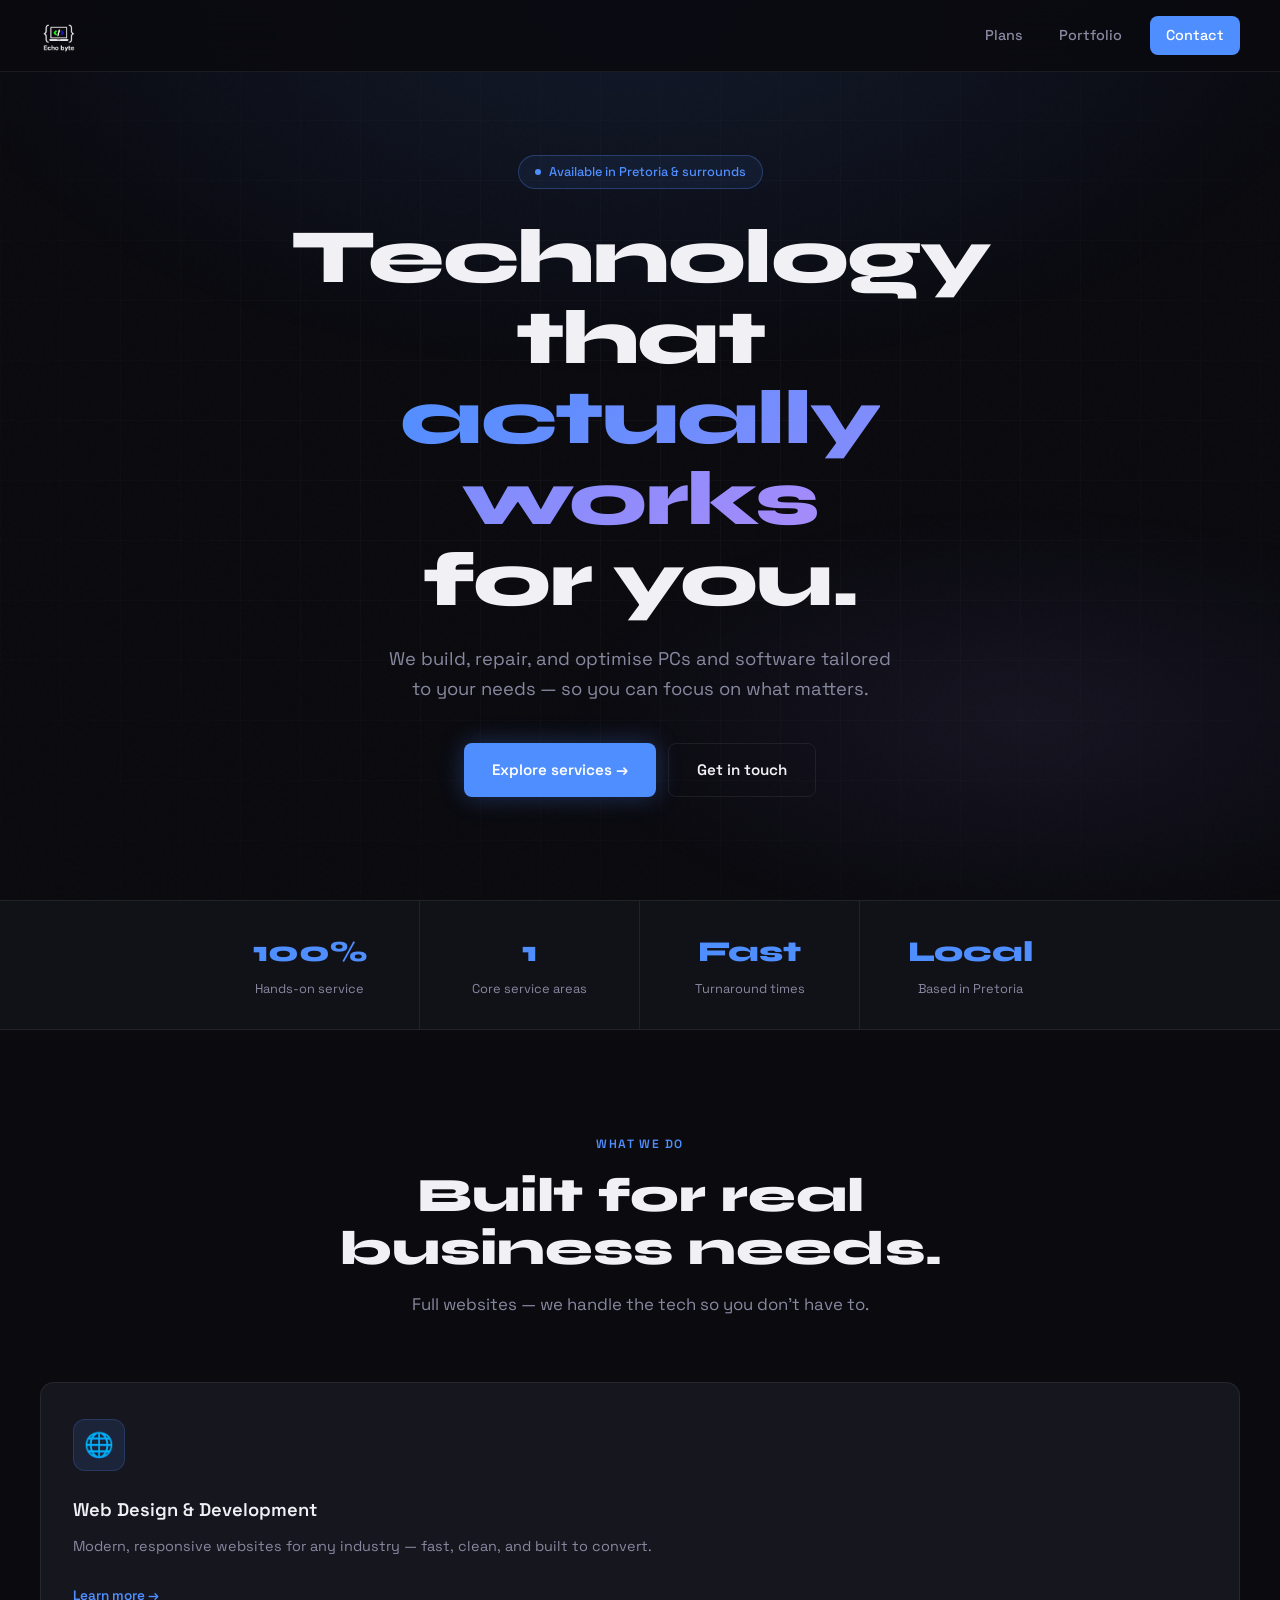
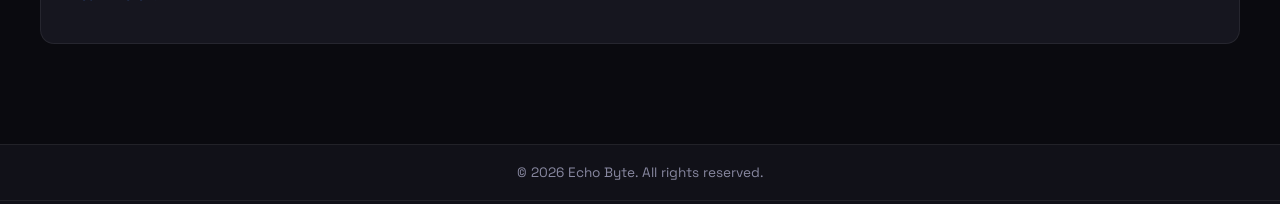
==== index.html @ 85d1e7c9 "Update index.html" ====
<!DOCTYPE html>
<html lang="en">
<head>
  <meta charset="UTF-8">
  <meta name="viewport" content="width=device-width, initial-scale=1.0, viewport-fit=cover">
  <title>Echo Byte — IT Solutions</title>
  <link rel="stylesheet" href="style.css">
</head>
<body>

  <header>
    <a href="/" style="display:flex;align-items:center;gap:10px;">
    <img src="Logo_transparntBG.png" alt="Echo Byte" class="logo-img">
  </a>
    <div class="menu-toggle" id="menuToggle" aria-label="Toggle menu">
      <span></span><span></span><span></span>
    </div>
    <nav id="mainNav">
      <ul>
        <li><a href="planne.html">Plans</a></li>
        <li><a href="portfolio.html" >Portfolio</a></li>
        <li><a href="kontak.html" class="nav-cta">Contact</a></li>
      </ul>
    </nav>
  </header>

  <section class="hero">
    <div class="hero-bg"></div>
    <div class="hero-content">
      <div class="hero-badge fade-in">Available in Pretoria &amp; surrounds</div>
      <h1 class="fade-in fade-in-1">
        Technology that<br><span class="grad">actually works</span><br>for you.
      </h1>
      <p class="fade-in fade-in-2">
        We build, repair, and optimise PCs and software tailored to your needs — so you can focus on what matters.
      </p>
      <div class="hero-actions fade-in fade-in-3">
        <a href="dienste.html" class="btn btn-primary">Explore services →</a>
        <a href="kontak.html" class="btn btn-ghost">Get in touch</a>
      </div>
    </div>
  </section>

  <div class="stats-bar">
    <div class="stat-item">
      <span class="stat-num">100%</span>
      <span class="stat-label">Hands-on service</span>
    </div>
    <div class="stat-item">
      <span class="stat-num">1</span>
      <span class="stat-label">Core service areas</span>
    </div>
    <div class="stat-item">
      <span class="stat-num">Fast</span>
      <span class="stat-label">Turnaround times</span>
    </div>
    <div class="stat-item">
      <span class="stat-num">Local</span>
      <span class="stat-label">Based in Pretoria</span>
    </div>
  </div>

  <section class="services">
    <div class="services-header">
      <span class="section-tag">What we do</span>
      <h2 class="section-title">Built for real<br>business needs.</h2>
      <p class="section-sub">Full websites — we handle the tech so you don't have to.</p>
    </div>
    <div class="services-grid">
      <div class="service-card fade-in fade-in-2">
        <div class="service-icon">🌐</div>
        <h2>Web Design &amp; Development</h2>
        <p>Modern, responsive websites for any industry — fast, clean, and built to convert.</p>
        <a href="services.html" class="service-link">Learn more →</a>
      </div>
    </div>
  </section>

  <footer class="footer-reveal">

  <div class="footer-preview">
    <p>© 2026 Echo Byte. All rights reserved.</p>
  </div>

  <div class="footer-large">

    <div class="footer-container">

      <div class="footer-brand">
        <img src="Logo_transparntBG.png" alt="Echo Byte" class="footer-logo">

        <p>
          Practical, effective technology solutions designed for individuals
          and businesses that value reliability and simplicity.
        </p>
      </div>

      <div class="footer-column">
        <h3>Navigation</h3>
        <ul>
          <li><a href="/index.html">Home</a></li>
          <li><a href="/about.html">About Us</a></li>
          <li><a href="/planne.html">Plans</a></li>
          <li><a href="/services.html">Services</a></li>
          <li><a href="/kontak.html">Contact</a></li>
        </ul>
      </div>

      <div class="footer-column">
        <h3>Legal</h3>
        <ul>
          <li><a href="/privacyagreement.html">Privacy Agreement</a></li>
          <li><a href="/TandCs.html">Terms & Conditions</a></li>
        </ul>
      </div>

    </div>

  </div>

</footer>
 
<script>
document.addEventListener("DOMContentLoaded", () => {
  const footer = document.querySelector(".footer-reveal");

  if (!footer) return;

  let startY = 0;

  const nearBottom = () =>
    window.innerHeight + window.scrollY >=
    document.documentElement.scrollHeight - 10;

  // DESKTOP (mouse wheel)
  window.addEventListener("wheel", (e) => {
    if (!nearBottom()) return;

    if (e.deltaY > 0) {
      footer.classList.add("expanded");
    }

    if (e.deltaY < 0) {
      footer.classList.remove("expanded");
    }
  }, { passive: true });

  // MOBILE (touch)
  window.addEventListener("touchstart", (e) => {
    startY = e.touches[0].clientY;
  }, { passive: true });

  window.addEventListener("touchmove", (e) => {
    if (!nearBottom()) return;

    const y = e.touches[0].clientY;
    const diff = startY - y;

    if (diff > 25) {
      footer.classList.add("expanded"); // swipe up
    }

    if (diff < -25) {
      footer.classList.remove("expanded"); // swipe down
    }
  }, { passive: true });
});
</script>

<script>
const toggle = document.getElementById("menuToggle");
const nav = document.getElementById("mainNav");

toggle.addEventListener("click", () => {
  nav.classList.toggle("open");
  toggle.classList.toggle("active");
});
</script>
</body>
</html>
---- style.css ----
@import url('https://fonts.googleapis.com/css2?family=Space+Grotesk:wght@300;400;500;600;700&family=Syne:wght@700;800&display=swap');

/* ── Reset & Base ────────────────────────────────── */
*, *::before, *::after {
  margin: 0;
  padding: 0;
  box-sizing: border-box;
}

:root {
  --bg:        #0a0a0f;
  --bg-2:      #111118;
  --bg-card:   #16161f;
  --border:    rgba(255,255,255,0.07);
  --accent:    #4f8eff;
  --accent-2:  #a78bfa;
  --text:      #f0f0f5;
  --muted:     #8888a0;
  --nav-h:     72px;
  --radius:    14px;
  --radius-sm: 8px;
}

html { scroll-behavior: smooth; }

body {
  font-family: 'Space Grotesk', sans-serif;
  background: var(--bg);
  color: var(--text);
  overflow-x: hidden;
  line-height: 1.6;
}
.portfolio-page {
  min-height: calc(100vh - var(--nav-h) - 200px);
}

img { max-width: 100%; display: block; }
a   { text-decoration: none; color: inherit; }

/* ── Noise overlay ───────────────────────────────── */
body::before {
  content: '';
  position: fixed;
  inset: 0;
  background-image: url("data:image/svg+xml,%3Csvg viewBox='0 0 256 256' xmlns='http://www.w3.org/2000/svg'%3E%3Cfilter id='n'%3E%3CfeTurbulence type='fractalNoise' baseFrequency='0.9' numOctaves='4' stitchTiles='stitch'/%3E%3C/filter%3E%3Crect width='100%25' height='100%25' filter='url(%23n)' opacity='0.04'/%3E%3C/svg%3E");
  pointer-events: none;
  z-index: 0;
  opacity: 0.4;
}

/* ── Navigation ──────────────────────────────────── */
header {
  position: fixed;
  top: 0; left: 0; right: 0;
  height: var(--nav-h);
  display: flex;
  align-items: center;
  padding: 0 40px;
  background: rgba(10,10,15,0.85);
  backdrop-filter: blur(20px);
  -webkit-backdrop-filter: blur(20px);
  border-bottom: 1px solid var(--border);
  z-index: 1000;
  gap: 24px;
}

.logo-img {
  height: 36px;
  width: auto;
}

nav { margin-left: auto; }

nav ul {
  display: flex;
  list-style: none;
  gap: 4px;
  align-items: center;
}

nav a {
  display: block;
  padding: 8px 16px;
  border-radius: var(--radius-sm);
  font-size: 0.9rem;
  font-weight: 500;
  color: var(--muted);
  transition: color 0.2s, background 0.2s;
}

nav a:hover,
nav a.active {
  color: var(--text);
  background: rgba(255,255,255,0.06);
}

nav a.nav-cta {
  background: var(--accent);
  color: #fff;
  margin-left: 8px;
}
nav a.nav-cta:hover {
  background: #3a7aee;
  color: #fff;
}

/* Hamburger */
.menu-toggle {
  display: none;
  flex-direction: column;
  cursor: pointer;
  gap: 5px;
  margin-left: auto;
  padding: 4px;
}
.menu-toggle span {
  width: 22px; height: 2px;
  background: var(--text);
  border-radius: 2px;
  transition: transform 0.3s, opacity 0.3s;
}
.menu-toggle.active span:nth-child(1) {
  transform: translateY(7px) rotate(45deg);
}

.menu-toggle.active span:nth-child(2) {
  opacity: 0;
}

.menu-toggle.active span:nth-child(3) {
  transform: translateY(-7px) rotate(-45deg);
}
@media (max-width: 768px) {

  /* show hamburger */
  .menu-toggle {
    display: flex;
  }

  /* hide desktop nav layout */
  nav {
    position: absolute;
    top: var(--nav-h);
    left: 0;
    right: 0;

    background: rgba(10,10,15,0.98);
    backdrop-filter: blur(20px);
    -webkit-backdrop-filter: blur(20px);

    margin-left: 0;

    overflow: hidden;
    max-height: 0;
    transition: max-height 0.35s ease;
    z-index: 999;
  }

  /* stacked menu */
  nav ul {
    flex-direction: column;
    align-items: flex-start;
    padding: 20px;
    gap: 12px;
  }

  nav a {
    width: 100%;
  }

  /* OPEN STATE */
  nav.open {
    max-height: 400px;
  }
}
/* ── Buttons ─────────────────────────────────────── */
.btn {
  display: inline-flex;
  align-items: center;
  gap: 8px;
  padding: 14px 28px;
  border-radius: var(--radius-sm);
  font-family: 'Space Grotesk', sans-serif;
  font-size: 0.95rem;
  font-weight: 600;
  cursor: pointer;
  transition: transform 0.2s, box-shadow 0.2s, background 0.2s;
  border: none;
}

.btn-primary {
  background: var(--accent);
  color: #fff;
  box-shadow: 0 0 24px rgba(79,142,255,0.3);
}
.btn-primary:hover {
  background: #3a7aee;
  transform: translateY(-2px);
  box-shadow: 0 4px 32px rgba(79,142,255,0.45);
}

.btn-ghost {
  background: transparent;
  color: var(--text);
  border: 1px solid var(--border);
}
.btn-ghost:hover {
  background: rgba(255,255,255,0.06);
  transform: translateY(-2px);
}

/* ── Section base ────────────────────────────────── */
section {
  position: relative;
  z-index: 1;
}

.section-tag {
  display: inline-block;
  font-size: 0.75rem;
  font-weight: 600;
  letter-spacing: 0.12em;
  text-transform: uppercase;
  color: var(--accent);
  margin-bottom: 16px;
}

.section-title {
  font-family: 'Syne', sans-serif;
  font-size: clamp(2rem, 4vw, 3rem);
  font-weight: 800;
  line-height: 1.1;
  margin-bottom: 16px;
}

.section-sub {
  font-size: 1.05rem;
  color: var(--muted);
  max-width: 540px;
}

/* ── Hero ────────────────────────────────────────── */
.hero {
  min-height: 100vh;
  display: flex;
  align-items: center;
  justify-content: center;
  text-align: center;
  padding: calc(var(--nav-h) + 60px) 24px 80px;
  position: relative;
  overflow: hidden;
}

.hero-bg {
  position: absolute;
  inset: 0;
  background: radial-gradient(ellipse 80% 60% at 50% 0%, rgba(79,142,255,0.12) 0%, transparent 70%),
              radial-gradient(ellipse 60% 40% at 80% 80%, rgba(167,139,250,0.08) 0%, transparent 60%);
}

/* Grid lines */
.hero-bg::after {
  content: '';
  position: absolute;
  inset: 0;
  background-image:
    linear-gradient(rgba(255,255,255,0.03) 1px, transparent 1px),
    linear-gradient(90deg, rgba(255,255,255,0.03) 1px, transparent 1px);
  background-size: 60px 60px;
  mask-image: radial-gradient(ellipse 80% 80% at 50% 50%, black, transparent);
}

.hero-content {
  position: relative;
  z-index: 2;
  max-width: 760px;
}

.hero-badge {
  display: inline-flex;
  align-items: center;
  gap: 8px;
  padding: 6px 16px;
  border-radius: 100px;
  border: 1px solid rgba(79,142,255,0.3);
  background: rgba(79,142,255,0.08);
  font-size: 0.8rem;
  font-weight: 500;
  color: var(--accent);
  margin-bottom: 28px;
}
.hero-badge::before {
  content: '';
  width: 6px; height: 6px;
  border-radius: 50%;
  background: var(--accent);
  animation: pulse 2s infinite;
}
@keyframes pulse {
  0%,100% { opacity: 1; transform: scale(1); }
  50%      { opacity: 0.5; transform: scale(1.3); }
}

.hero h1 {
  font-family: 'Syne', sans-serif;
  font-size: clamp(2.6rem, 6vw, 5rem);
  font-weight: 800;
  line-height: 1.05;
  margin-bottom: 24px;
  letter-spacing: -0.02em;
}

.hero h1 .grad {
  background: linear-gradient(135deg, var(--accent), var(--accent-2));
  -webkit-background-clip: text;
  -webkit-text-fill-color: transparent;
  background-clip: text;
}

.hero p {
  font-size: 1.15rem;
  color: var(--muted);
  margin-bottom: 40px;
  max-width: 520px;
  margin-left: auto;
  margin-right: auto;
}

.hero-actions {
  display: flex;
  gap: 12px;
  justify-content: center;
  flex-wrap: wrap;
}

/* Scroll indicator */
.scroll-hint {
  position: absolute;
  bottom: 36px;
  left: 50%;
  transform: translateX(-50%);
  display: flex;
  flex-direction: column;
  align-items: center;
  gap: 6px;
  color: var(--muted);
  font-size: 0.75rem;
  letter-spacing: 0.08em;
  text-transform: uppercase;
  animation: fadeInUp 1s 1s both;
}
.scroll-hint::after {
  content: '';
  width: 1px;
  height: 32px;
  background: linear-gradient(var(--muted), transparent);
  animation: scrollLine 1.5s ease-in-out infinite;
}
@keyframes scrollLine {
  0%   { transform: scaleY(0); transform-origin: top; }
  50%  { transform: scaleY(1); transform-origin: top; }
  51%  { transform-origin: bottom; }
  100% { transform: scaleY(0); transform-origin: bottom; }
}

/* ── Stats bar ───────────────────────────────────── */
.stats-bar {
  display: flex;
  justify-content: center;
  gap: 0;
  border-top: 1px solid var(--border);
  border-bottom: 1px solid var(--border);
  background: var(--bg-2);
  overflow: hidden;
}
.stat-item {
  flex: 1;
  max-width: 220px;
  padding: 28px 24px;
  text-align: center;
  border-right: 1px solid var(--border);
}
.stat-item:last-child { border-right: none; }
.stat-num {
  font-family: 'Syne', sans-serif;
  font-size: 1.8rem;
  font-weight: 800;
  color: var(--accent);
  display: block;
}
.stat-label {
  font-size: 0.8rem;
  color: var(--muted);
  margin-top: 2px;
}

/* ── Services grid ───────────────────────────────── */
.services {
  padding: 100px 40px;
  background: var(--bg);
}

.services-header {
  text-align: center;
  margin-bottom: 64px;
}
.services-header .section-sub {
  margin: 0 auto;
}

.services-grid {
  display: grid;
  grid-template-columns: repeat(auto-fit, minmax(280px, 1fr));
  gap: 20px;
  max-width: 1200px;
  margin: 0 auto;
}

.service-card {
  background: var(--bg-card);
  border: 1px solid var(--border);
  border-radius: var(--radius);
  padding: 36px 32px;
  position: relative;
  overflow: hidden;
  transition: border-color 0.3s, transform 0.3s, box-shadow 0.3s;
  cursor: default;
}

.service-card::before {
  content: '';
  position: absolute;
  top: 0; left: 0; right: 0;
  height: 2px;
  background: linear-gradient(90deg, var(--accent), var(--accent-2));
  opacity: 0;
  transition: opacity 0.3s;
}

.service-card:hover {
  border-color: rgba(79,142,255,0.25);
  transform: translateY(-4px);
  box-shadow: 0 12px 40px rgba(0,0,0,0.4);
}
.service-card:hover::before { opacity: 1; }

.service-icon {
  width: 52px; height: 52px;
  border-radius: 12px;
  background: rgba(79,142,255,0.12);
  display: flex;
  align-items: center;
  justify-content: center;
  font-size: 1.5rem;
  margin-bottom: 24px;
  border: 1px solid rgba(79,142,255,0.2);
}

.service-card h2 {
  font-size: 1.15rem;
  font-weight: 600;
  margin-bottom: 10px;
}
.service-card p {
  font-size: 0.9rem;
  color: var(--muted);
  line-height: 1.6;
  margin-bottom: 24px;
}
.service-link {
  font-size: 0.85rem;
  font-weight: 600;
  color: var(--accent);
  display: inline-flex;
  align-items: center;
  gap: 6px;
  transition: gap 0.2s;
}

    .services-page { padding: 80px 40px 100px; background: var(--bg); }

    .services-full-grid {
      max-width: 1100px;
      margin: 0 auto;
      display: grid;
      gap: 32px;
    }

    .service-full-card {
      background: var(--bg-card);
      border: 1px solid var(--border);
      border-radius: var(--radius);
      display: grid;
      grid-template-columns: 280px 1fr;
      overflow: hidden;
      transition: border-color 0.3s, box-shadow 0.3s;
    }
    .service-full-card:hover {
      border-color: rgba(79,142,255,0.25);
      box-shadow: 0 8px 40px rgba(0,0,0,0.4);
    }
    .service-full-card:nth-child(even) {
      grid-template-columns: 1fr 280px;
    }
    .service-full-card:nth-child(even) .sfcard-visual { order: 2; }
    .service-full-card:nth-child(even) .sfcard-body   { order: 1; }

    .sfcard-visual {
      background: var(--bg-2);
      display: flex;
      align-items: center;
      justify-content: center;
      font-size: 4rem;
      border-right: 1px solid var(--border);
      position: relative;
      overflow: hidden;
      min-height: 220px;
    }
    .service-full-card:nth-child(even) .sfcard-visual {
      border-right: none;
      border-left: 1px solid var(--border);
    }
    .sfcard-visual::after {
      content: '';
      position: absolute;
      inset: 0;
      background: radial-gradient(circle at 50% 50%, rgba(79,142,255,0.06), transparent 70%);
    }

    .sfcard-body {
      padding: 40px 40px;
    }
    .sfcard-tag {
      font-size: 0.72rem;
      font-weight: 600;
      letter-spacing: 0.1em;
      text-transform: uppercase;
      color: var(--accent);
      margin-bottom: 12px;
    }
    .sfcard-body h2 {
      font-family: 'Syne', sans-serif;
      font-size: 1.5rem;
      font-weight: 800;
      margin-bottom: 14px;
    }
    .sfcard-body p {
      color: var(--muted);
      font-size: 0.95rem;
      line-height: 1.7;
      margin-bottom: 24px;
    }
    .sfcard-features {
      list-style: none;
      display: flex;
      flex-direction: column;
      gap: 8px;
      margin-bottom: 28px;
    }
    .sfcard-features li {
      font-size: 0.88rem;
      color: var(--muted);
      display: flex;
      align-items: center;
      gap: 10px;
    }
    .sfcard-features li::before {
      content: '✓';
      color: var(--accent);
      font-weight: 700;
      font-size: 0.8rem;
    }

    @media (max-width: 768px) {
      .services-page { padding: 60px 20px 80px; }
      .service-full-card,
      .service-full-card:nth-child(even) {
        grid-template-columns: 1fr;
      }
      .sfcard-visual { min-height: 140px; border-right: none !important; border-left: none !important; border-bottom: 1px solid var(--border); }
      .service-full-card:nth-child(even) .sfcard-visual { order: 0; }
      .service-full-card:nth-child(even) .sfcard-body   { order: 1; }
      .sfcard-body { padding: 28px 24px; }
    }
.service-card:hover .service-link { gap: 10px; }

/* ── About ───────────────────────────────────────── */
.about {
  padding: 100px 40px;
  background: var(--bg-2);
}

.about-inner {
  max-width: 1100px;
  margin: 0 auto;
  display: grid;
  grid-template-columns: 1fr 1fr;
  gap: 80px;
  align-items: center;
}

.about-visual {
  position: relative;
}
.about-img-wrap {
  border-radius: var(--radius);
  overflow: hidden;
  border: 1px solid var(--border);
  aspect-ratio: 4/3;
  background: var(--bg-card);
  display: flex;
  align-items: center;
  justify-content: center;
}
.about-img-wrap img {
  width: 100%; height: 100%;
  object-fit: cover;
  opacity: 0.85;
}

/* floating card */
.about-float {
  position: absolute;
  bottom: -20px;
  right: -20px;
  background: var(--bg-card);
  border: 1px solid var(--border);
  border-radius: var(--radius-sm);
  padding: 16px 20px;
  display: flex;
  align-items: center;
  gap: 12px;
  box-shadow: 0 8px 32px rgba(0,0,0,0.5);
}
.about-float-icon { font-size: 1.4rem; }
.about-float-text { font-size: 0.8rem; }
.about-float-text strong { display: block; font-size: 1rem; }

.about-content .section-sub { margin-bottom: 32px; }

.about-list {
  list-style: none;
  display: flex;
  flex-direction: column;
  gap: 12px;
  margin-bottom: 36px;
}
.about-list li {
  display: flex;
  align-items: flex-start;
  gap: 12px;
  font-size: 0.95rem;
  color: var(--muted);
}
.about-list li::before {
  content: '→';
  color: var(--accent);
  font-weight: 700;
  margin-top: 1px;
  flex-shrink: 0;
}
.mv-section { padding: 60px 40px 100px; background: var(--bg); }
    .mv-grid {
      max-width: 1100px;
      margin: 0 auto;
      display: grid;
      grid-template-columns: 1fr 1fr;
      gap: 24px;
    }
    .mv-card {
      background: var(--bg-card);
      border: 1px solid var(--border);
      border-radius: var(--radius);
      padding: 40px;
    }
    .mv-icon  { font-size: 2rem; margin-bottom: 20px; }
    .mv-title { font-family: 'Syne', sans-serif; font-size: 1.3rem; font-weight: 800; margin-bottom: 12px; }
    .mv-body  { color: var(--muted); font-size: 0.95rem; line-height: 1.7; }

    @media (max-width: 768px) {
      .mv-section { padding: 40px 20px 70px; }
      .mv-grid { grid-template-columns: 1fr; }
      .mv-card { padding: 28px 24px; }
    }


/* ── Contact ─────────────────────────────────────── */
.contact {
  padding: 100px 40px;
  background: var(--bg);
}

.contact-inner {
  max-width: 1100px;
  margin: 0 auto;
  display: grid;
  grid-template-columns: 1fr 1fr;
  gap: 60px;
  align-items: start;
}

.contact-header { margin-bottom: 40px; }

.contact-details {
  display: flex;
  flex-direction: column;
  gap: 20px;
  margin-top: 40px;
}
.contact-detail {
  display: flex;
  align-items: center;
  gap: 16px;
}
.contact-detail-icon {
  width: 42px; height: 42px;
  border-radius: 10px;
  background: rgba(79,142,255,0.1);
  border: 1px solid rgba(79,142,255,0.2);
  display: flex;
  align-items: center;
  justify-content: center;
  font-size: 1rem;
  flex-shrink: 0;
}
.contact-detail-text { font-size: 0.9rem; }
.contact-detail-text span { display: block; color: var(--muted); font-size: 0.78rem; margin-bottom: 2px; }

/* Form */
.contact-form {
  background: var(--bg-card);
  border: 1px solid var(--border);
  border-radius: var(--radius);
  padding: 40px;
}

.form-group {
  margin-bottom: 20px;
}
.form-group label {
  display: block;
  font-size: 0.8rem;
  font-weight: 600;
  color: var(--muted);
  margin-bottom: 8px;
  letter-spacing: 0.04em;
  text-transform: uppercase;
}
.form-group input,
.form-group textarea,
.form-group select {
  width: 100%;
  background: rgba(255,255,255,0.04);
  border: 1px solid var(--border);
  border-radius: var(--radius-sm);
  padding: 12px 16px;
  color: var(--text);
  font-family: 'Space Grotesk', sans-serif;
  font-size: 0.95rem;
  outline: none;
  transition: border-color 0.2s, box-shadow 0.2s;
}
.form-group input:focus,
.form-group textarea:focus,
.form-group select:focus {
  border-color: var(--accent);
  box-shadow: 0 0 0 3px rgba(79,142,255,0.12);
}
.form-group textarea { resize: vertical; min-height: 120px; }
.form-group select option { background: var(--bg-card); }

/* ── Plans ──────────────────────────────────────── */
.plans-hero {
  padding: calc(var(--nav-h) + 60px) 20px 60px;
  text-align: center;
  background: radial-gradient(ellipse 70% 50% at 50% 0%, rgba(79,142,255,0.1) 0%, transparent 70%);
  border-bottom: 1px solid var(--border);
}
.plans-hero h1 {
  font-family: 'Syne', sans-serif;
  font-size: clamp(2rem, 5vw, 3.2rem);
  font-weight: 800;
  line-height: 1.2;
  margin-bottom: 16px;
}
.plans-hero h1 .grad {
  background: linear-gradient(135deg, var(--accent), var(--accent-2));
  -webkit-background-clip: text;
  -webkit-text-fill-color: transparent;
  background-clip: text;
}
.plans-hero p { color: var(--muted); font-size: 1.1rem; max-width: 560px; margin: 0 auto; }

.pricing-section {
  padding: 60px 20px 100px;
  background: var(--bg);
}
.pricing-grid {
  display: flex;
  flex-wrap: wrap;
  gap: 28px;
  justify-content: center;
  max-width: 1100px;
  margin: 0 auto;
}
.plan-card {
  background: var(--bg-card);
  border: 1px solid var(--border);
  border-radius: var(--radius);
  padding: 36px 30px;
  flex: 1 1 290px;
  max-width: 340px;
  position: relative;
  transition: transform 0.3s, border-color 0.3s;
}
.plan-card:hover {
  transform: translateY(-6px);
  border-color: var(--accent);
}
.plan-card.featured {
  border-color: var(--accent);
  background: linear-gradient(160deg, #1a2a3a 0%, var(--bg-card) 100%);
}
.plan-badge {
  position: absolute;
  top: -14px; left: 50%;
  transform: translateX(-50%);
  background: var(--accent);
  color: white;
  font-size: 0.72rem;
  font-weight: 700;
  letter-spacing: 0.08em;
  text-transform: uppercase;
  padding: 5px 16px;
  border-radius: 50px;
  white-space: nowrap;
}
.plan-tier {
  font-size: 0.75rem;
  font-weight: 700;
  letter-spacing: 0.12em;
  text-transform: uppercase;
  color: var(--accent);
  margin-bottom: 6px;
}
.plan-name {
  font-family: 'Syne', sans-serif;
  font-size: 1.6rem;
  font-weight: 800;
  color: var(--text);
  margin-bottom: 4px;
}
.plan-tagline { color: var(--muted); font-size: 0.9rem; margin-bottom: 24px; font-style: italic; }
.plan-price-block {
  background: rgba(255,255,255,0.04);
  border-radius: var(--radius-sm);
  padding: 16px 20px;
  margin-bottom: 28px;
  border: 1px solid var(--border);
}
.plan-price-row {
  display: flex;
  justify-content: space-between;
  align-items: baseline;
  margin-bottom: 6px;
}
.plan-price-row:last-child { margin-bottom: 0; }
.price-label { font-size: 0.8rem; color: var(--muted); }
.price-value { font-size: 1rem; font-weight: 700; color: var(--text); }
.plan-features {
  list-style: none;
  padding: 0;
  margin: 0 0 32px;
  display: flex;
  flex-direction: column;
  gap: 10px;
}
.plan-features li {
  display: flex;
  align-items: flex-start;
  gap: 10px;
  font-size: 0.9rem;
  color: var(--muted);
  line-height: 1.4;
}
.plan-features li .check { color: var(--accent); font-size: 1rem; flex-shrink: 0; margin-top: 1px; }
.plan-cta {
  display: block;
  text-align: center;
  background: var(--accent);
  color: white;
  padding: 13px 24px;
  border-radius: var(--radius-sm);
  font-weight: 700;
  font-size: 0.95rem;
  transition: background 0.3s, transform 0.2s;
}
.plan-cta:hover { background: #3a7aee; transform: translateY(-2px); }
.plan-card:not(.featured) .plan-cta {
  background: transparent;
  border: 1px solid var(--border);
  color: var(--accent);
}
.plan-card:not(.featured) .plan-cta:hover {
  background: var(--accent);
  color: white;
  border-color: var(--accent);
}

.good-to-know {
  background: var(--bg-2);
  border-top: 1px solid var(--border);
  padding: 60px 20px;
  text-align: center;
}
.good-to-know h2 {
  font-family: 'Syne', sans-serif;
  font-size: 1.4rem;
  font-weight: 700;
  margin-bottom: 28px;
  color: var(--text);
}
.notes-grid {
  display: flex;
  flex-wrap: wrap;
  gap: 16px;
  justify-content: center;
  max-width: 900px;
  margin: 0 auto 36px;
}
.note-item {
  background: var(--bg-card);
  border-radius: var(--radius-sm);
  padding: 14px 20px;
  flex: 1 1 260px;
  max-width: 420px;
  text-align: left;
  font-size: 0.88rem;
  color: var(--muted);
  line-height: 1.5;
  border: 1px solid var(--border);
}
.note-item::before { content: '•'; color: var(--accent); margin-right: 8px; }
.cta-email {
  color: var(--accent);
  font-weight: 700;
  font-size: 1rem;
  border-bottom: 2px solid rgba(79,142,255,0.3);
  padding-bottom: 2px;
  transition: border-color 0.3s;
}
.cta-email:hover { border-color: var(--accent); }

@media (max-width: 768px) {
  .pricing-grid { flex-direction: column; align-items: center; }
  .plan-card { max-width: 100%; }
}

/* ── Onboarding ──────────────────────────────────────── */
.onboard-wrap {
  min-height: 100vh;
  display: flex;
  flex-direction: column;
  align-items: center;
  padding: 100px 20px 60px;
}
.onboard-logo { height: 48px; margin-bottom: 32px; }

.step-indicator { display: flex; gap: 8px; margin-bottom: 36px; }
.step-dot {
  width: 10px; height: 10px;
  border-radius: 50%;
  background: var(--border);
  transition: background 0.3s;
}
.step-dot.active { background: var(--accent); }
.step-dot.done   { background: #3a7aee; }

.card {
  background: var(--bg-card);
  border: 1px solid var(--border);
  border-radius: var(--radius);
  padding: 40px 36px;
  width: 100%;
  max-width: 600px;
  margin-bottom: 24px;
}
.card-title {
  font-family: 'Syne', sans-serif;
  font-size: 1.4rem;
  font-weight: 800;
  color: var(--text);
  margin-bottom: 6px;
}
.card-sub { color: var(--muted); font-size: 0.9rem; margin-bottom: 28px; }

.field { margin-bottom: 18px; }
.field label {
  display: block;
  font-size: 0.78rem;
  font-weight: 600;
  color: var(--muted);
  margin-bottom: 6px;
  letter-spacing: 0.06em;
  text-transform: uppercase;
}
.field label .req { color: var(--accent); margin-left: 2px; }
.field label .opt { color: #555; font-weight: 400; font-size: 0.72rem; margin-left: 6px; text-transform: none; }
.field input[type="text"],
.field input[type="email"],
.field input[type="tel"],
.field input[type="url"],
.field textarea,
.field select {
  width: 100%;
  background: rgba(255,255,255,0.04);
  border: 1px solid var(--border);
  border-radius: var(--radius-sm);
  color: var(--text);
  padding: 12px 14px;
  font-size: 0.95rem;
  font-family: 'Space Grotesk', sans-serif;
  outline: none;
  transition: border-color 0.2s, box-shadow 0.2s;
}
.field input:focus,
.field textarea:focus,
.field select:focus {
  border-color: var(--accent);
  box-shadow: 0 0 0 3px rgba(79,142,255,0.12);
}
.field textarea { resize: vertical; min-height: 90px; }

.color-row { display: flex; gap: 10px; align-items: center; flex-wrap: wrap; }
.color-swatch-wrap { display: flex; flex-direction: column; align-items: center; gap: 4px; }
.color-swatch-wrap input[type="color"] {
  width: 44px; height: 44px;
  border-radius: var(--radius-sm);
  border: 1px solid var(--border);
  background: none;
  cursor: pointer;
  padding: 2px;
}
.color-swatch-wrap span { font-size: 0.7rem; color: var(--muted); }

.upload-area {
  border: 2px dashed var(--border);
  border-radius: var(--radius-sm);
  padding: 28px;
  text-align: center;
  cursor: pointer;
  transition: border-color 0.3s, background 0.3s;
  position: relative;
}
.upload-area:hover, .upload-area.dragover {
  border-color: var(--accent);
  background: rgba(79,142,255,0.05);
}
.upload-area input[type="file"] {
  position: absolute;
  inset: 0;
  opacity: 0;
  cursor: pointer;
  width: 100%; height: 100%;
}
.upload-icon { font-size: 2rem; margin-bottom: 8px; }
.upload-label { color: var(--muted); font-size: 0.88rem; }
.upload-label strong { color: var(--accent); }
.upload-preview { display: none; margin-top: 14px; }
.upload-preview img { max-height: 80px; border-radius: 6px; border: 1px solid var(--border); }
.upload-preview span { display: block; font-size: 0.78rem; color: var(--muted); margin-top: 4px; }

.field-row { display: flex; gap: 16px; }
.field-row .field { flex: 1; }

.section-divider { border: none; border-top: 1px solid var(--border); margin: 28px 0; }

.payment-notice {
  background: rgba(79,142,255,0.08);
  border: 1px solid rgba(79,142,255,0.2);
  border-radius: var(--radius-sm);
  padding: 14px 18px;
  font-size: 0.85rem;
  color: var(--muted);
  margin-bottom: 20px;
  display: flex;
  gap: 10px;
  align-items: flex-start;
}
.payment-notice .lock { font-size: 1rem; flex-shrink: 0; }

.stripe-placeholder {
  background: rgba(255,255,255,0.04);
  border: 1px solid var(--border);
  border-radius: var(--radius-sm);
  padding: 12px 14px;
  color: var(--muted);
  font-size: 0.88rem;
  display: flex;
  align-items: center;
  gap: 8px;
}
.stripe-placeholder .stripe-icon { color: #635bff; }
.stripe-badge { display: inline-flex; align-items: center; gap: 5px; font-size: 0.72rem; color: var(--muted); margin-top: 8px; }
.stripe-badge::before { content: '🔒'; font-size: 0.75rem; }

.field input.invalid, .field textarea.invalid { border-color: #e05555; }
.field-error { font-size: 0.75rem; color: #e05555; margin-top: 4px; display: none; }

.step-nav {
  display: flex;
  gap: 12px;
  width: 100%;
  max-width: 600px;
  justify-content: flex-end;
}
.btn-back {
  background: transparent;
  border: 1px solid var(--border);
  color: var(--muted);
  padding: 12px 24px;
  border-radius: var(--radius-sm);
  font-weight: 700;
  cursor: pointer;
  font-size: 0.95rem;
  font-family: 'Space Grotesk', sans-serif;
  transition: border-color 0.3s, color 0.3s;
}
.btn-back:hover { border-color: var(--muted); color: var(--text); }
.btn-next {
  background: var(--accent);
  border: none;
  color: white;
  padding: 12px 28px;
  border-radius: var(--radius-sm);
  font-weight: 700;
  cursor: pointer;
  font-size: 0.95rem;
  font-family: 'Space Grotesk', sans-serif;
  transition: background 0.3s;
  flex: 1;
}
.btn-next:hover { background: #3a7aee; }

.success-screen {
  display: none;
  flex-direction: column;
  align-items: center;
  text-align: center;
  padding: 60px 20px;
  max-width: 500px;
}
.success-icon { font-size: 4rem; margin-bottom: 20px; }
.success-screen h2 {
  font-family: 'Syne', sans-serif;
  font-size: 1.8rem;
  font-weight: 800;
  margin-bottom: 12px;
}
.success-screen p { color: var(--muted); font-size: 1rem; line-height: 1.6; }

@media (max-width: 640px) {
  .card { padding: 28px 20px; }
  .field-row { flex-direction: column; gap: 0; }
}

/* ── Footer ──────────────────────────────────────── */

.footer-reveal {
  position: relative;
  height: 60px;
  overflow: hidden;
  transition: height 0.45s ease;
  background: var(--bg-2);
  border-top: 1px solid var(--border);
  will-change: height;
  -webkit-overflow-scrolling: touch;
}

.footer-reveal.expanded {
 height: 500px;
}

/* copyright bar */

.footer-preview {
  min-height: 56px;
  display: flex;
  align-items: center;
  justify-content: center;
  border-bottom: 1px solid var(--border);
  padding: 16px 20px;
  padding-bottom: calc(16px + env(safe-area-inset-bottom));
}


.footer-preview p {
  margin: 0;
  color: var(--muted);
  font-size: 0.85rem;
}

/* footer content */

.footer-large {
  padding: 40px 20px;
}

.footer-container {
  max-width: 1100px;
  margin: 0 auto;

  display: grid;
  grid-template-columns: 2fr 1fr 1fr;
  gap: 50px;
}

/* brand */

.footer-logo {
  height: 42px;
  margin-bottom: 18px;
}

.footer-brand p {
  color: var(--muted);
  max-width: 340px;
  line-height: 1.7;
  font-size: 0.9rem;
}

/* columns */

.footer-column h3 {
  font-family: 'Syne', sans-serif;
  font-size: 1rem;
  margin-bottom: 16px;
}

.footer-column ul {
  list-style: none;
  padding: 0;
  margin: 0;
}

.footer-column li {
  margin-bottom: 10px;
}

.footer-column a {
  color: var(--muted);
  text-decoration: none;
  transition: .2s;
}

.footer-column a:hover {
  color: var(--accent);
}

/* mobile */

@media (max-width: 768px) {
  .footer-container {
    display: grid;
    grid-template-columns: 1fr;
    gap: 30px;
  }
}

/* ── Legal document pages ─────────────────────────── */
.legal-page {
  padding: calc(var(--nav-h) + 48px) 24px 80px;
  min-height: 100vh;
  display: flex;
  flex-direction: column;
  align-items: center;
  background: var(--bg);
}

.legal-wrap {
  width: 100%;
  max-width: 760px;
  display: flex;
  flex-direction: column;
  gap: 28px;
}

.legal-header { text-align: center; }
.legal-header .section-tag { display: block; }
.legal-header .section-title { font-size: clamp(1.8rem, 4vw, 2.6rem); }
.legal-header .section-sub { max-width: 100%; margin: 0 auto; }

.legal-card {
  background: var(--bg-card);
  border: 1px solid var(--border);
  border-radius: var(--radius);
  overflow: hidden;
}

.legal-scroll {
  max-height: 60vh;
  overflow-y: auto;
  padding: 36px 40px;
  scrollbar-width: thin;
  scrollbar-color: var(--accent) transparent;
}
.legal-scroll::-webkit-scrollbar { width: 8px; }
.legal-scroll::-webkit-scrollbar-track { background: transparent; }
.legal-scroll::-webkit-scrollbar-thumb {
  background: rgba(79,142,255,0.35);
  border-radius: 8px;
}
.legal-scroll::-webkit-scrollbar-thumb:hover { background: rgba(79,142,255,0.55); }

.legal-meta {
  color: var(--muted);
  font-size: 0.85rem;
  margin-bottom: 28px;
  padding-bottom: 20px;
  border-bottom: 1px solid var(--border);
}
.legal-meta strong { color: var(--text); }

.legal-intro {
  color: var(--muted);
  font-size: 0.98rem;
  line-height: 1.7;
  margin-bottom: 32px;
}

.legal-section { margin-bottom: 32px; }
.legal-section:last-child { margin-bottom: 0; }

.legal-section-head {
  display: flex;
  align-items: baseline;
  gap: 12px;
  margin-bottom: 16px;
}
.legal-num {
  font-family: 'Syne', sans-serif;
  font-weight: 800;
  font-size: 0.85rem;
  color: var(--accent);
  background: rgba(79,142,255,0.1);
  border: 1px solid rgba(79,142,255,0.2);
  border-radius: 6px;
  padding: 4px 10px;
  flex-shrink: 0;
}
.legal-section-head h2 {
  font-family: 'Syne', sans-serif;
  font-size: 1.15rem;
  font-weight: 800;
  color: var(--text);
}

.legal-sub { margin-bottom: 18px; }
.legal-sub:last-child { margin-bottom: 0; }
.legal-sub h3 {
  font-size: 0.95rem;
  font-weight: 600;
  color: var(--text);
  margin-bottom: 8px;
}

.legal-section p,
.legal-sub p {
  color: var(--muted);
  font-size: 0.92rem;
  line-height: 1.75;
  margin-bottom: 10px;
}
.legal-section p:last-child,
.legal-sub p:last-child { margin-bottom: 0; }

.legal-section ul {
  list-style: none;
  display: flex;
  flex-direction: column;
  gap: 8px;
  margin: 12px 0;
  padding-left: 4px;
}
.legal-section ul li {
  display: flex;
  align-items: flex-start;
  gap: 10px;
  font-size: 0.92rem;
  color: var(--muted);
  line-height: 1.6;
}
.legal-section ul li::before {
  content: '→';
  color: var(--accent);
  font-weight: 700;
  flex-shrink: 0;
}

.legal-callout {
  background: rgba(79,142,255,0.08);
  border: 1px solid rgba(79,142,255,0.2);
  border-radius: var(--radius-sm);
  padding: 14px 18px;
  font-size: 0.88rem;
  color: var(--muted);
  margin: 14px 0;
  line-height: 1.65;
}
.legal-callout strong { color: var(--text); }

.legal-divider {
  border: none;
  border-top: 1px solid var(--border);
  margin: 28px 0;
}

.legal-signoff {
  border-top: 1px solid var(--border);
  padding-top: 24px;
  margin-top: 32px;
}
.legal-signoff-grid {
  display: grid;
  grid-template-columns: 1fr 1fr;
  gap: 24px;
}
.legal-signoff-grid h4 {
  font-family: 'Syne', sans-serif;
  font-size: 0.9rem;
  font-weight: 800;
  margin-bottom: 12px;
  color: var(--text);
}
.legal-signoff-grid p {
  font-size: 0.85rem;
  color: var(--muted);
  line-height: 2.1;
}

.legal-actions {
  display: flex;
  justify-content: center;
}
.btn-back-big {
  display: inline-flex;
  align-items: center;
  gap: 10px;
  background: var(--accent);
  color: #fff;
  border: none;
  padding: 18px 56px;
  border-radius: var(--radius-sm);
  font-family: 'Space Grotesk', sans-serif;
  font-size: 1.05rem;
  font-weight: 700;
  cursor: pointer;
  box-shadow: 0 0 24px rgba(79,142,255,0.3);
  transition: transform 0.2s, box-shadow 0.2s, background 0.2s;
}
.btn-back-big:hover {
  background: #3a7aee;
  transform: translateY(-2px);
  box-shadow: 0 4px 32px rgba(79,142,255,0.45);
}

@media (max-width: 640px) {
  .legal-page { padding: calc(var(--nav-h) + 32px) 16px 60px; }
  .legal-scroll { padding: 24px 20px; max-height: 55vh; }
  .legal-signoff-grid { grid-template-columns: 1fr; gap: 28px; }
  .btn-back-big { width: 100%; justify-content: center; padding: 18px 0; }
}

/* ── Page hero (inner pages) ─────────────────────── */
.page-hero {
  padding: calc(var(--nav-h) + 60px) 40px 60px;
  text-align: center;
  background: radial-gradient(ellipse 70% 50% at 50% 0%, rgba(79,142,255,0.1) 0%, transparent 70%);
  border-bottom: 1px solid var(--border);
}
.page-hero .section-sub { margin: 0 auto; }

/* ── Animations ──────────────────────────────────── */
@keyframes fadeInUp {
  from { opacity: 0; transform: translateY(24px); }
  to   { opacity: 1; transform: translateY(0); }
}

.fade-in { animation: fadeInUp 0.6s ease both; }
.fade-in-1 { animation-delay: 0.1s; }
.fade-in-2 { animation-delay: 0.2s; }
.fade-in-3 { animation-delay: 0.3s; }
.fade-in-4 { animation-delay: 0.4s; }

/* ── Mobile ──────────────────────────────────────── */
@media (max-width: 768px) {
  header { padding: 0 20px; }

  .menu-toggle { display: flex; }

  nav {
    position: absolute;
    top: var(--nav-h);
    left: 0; right: 0;
    background: rgba(10,10,15,0.97);
    backdrop-filter: blur(20px);
    border-bottom: 1px solid var(--border);
    padding: 0;
    max-height: 0;
    overflow: hidden;
    transition: max-height 0.35s ease, padding 0.35s ease;
  }
  nav.open {
    max-height: 400px;
    padding: 12px 0;
  }
  nav ul {
    flex-direction: column;
    gap: 0;
    align-items: stretch;
    padding: 0 20px;
  }
  nav a {
    padding: 14px 12px;
    border-radius: 0;
    border-bottom: 1px solid var(--border);
    color: var(--text);
  }
  nav a.nav-cta {
    margin: 12px 0 4px;
    border-radius: var(--radius-sm);
    text-align: center;
    border-bottom: none;
  }

  .hero h1 { font-size: 2.4rem; }

  .stats-bar { flex-wrap: wrap; }
  .stat-item { flex: 1 1 45%; border-right: none; border-bottom: 1px solid var(--border); }

  .services { padding: 70px 20px; }
  .services-grid { grid-template-columns: 1fr; }

  .about { padding: 70px 20px; }
  .about-inner { grid-template-columns: 1fr; gap: 40px; }
  .about-float { display: none; }

  .contact { padding: 60px 20px 80px; }
  .contact-inner { grid-template-columns: 1fr; gap: 40px; }
  .contact-form { padding: 28px 20px; }
  .contact-header .section-title { font-size: 1.8rem; }

  .page-hero { padding: calc(var(--nav-h) + 40px) 20px 48px; }
  .page-hero .section-title { font-size: 2rem; }
  .page-hero .section-sub { font-size: 0.95rem; }

  .section-title { font-size: 1.9rem; }

  footer { padding: 24px 20px; flex-direction: column; text-align: center; }
  .footer-links { justify-content: center; }

}
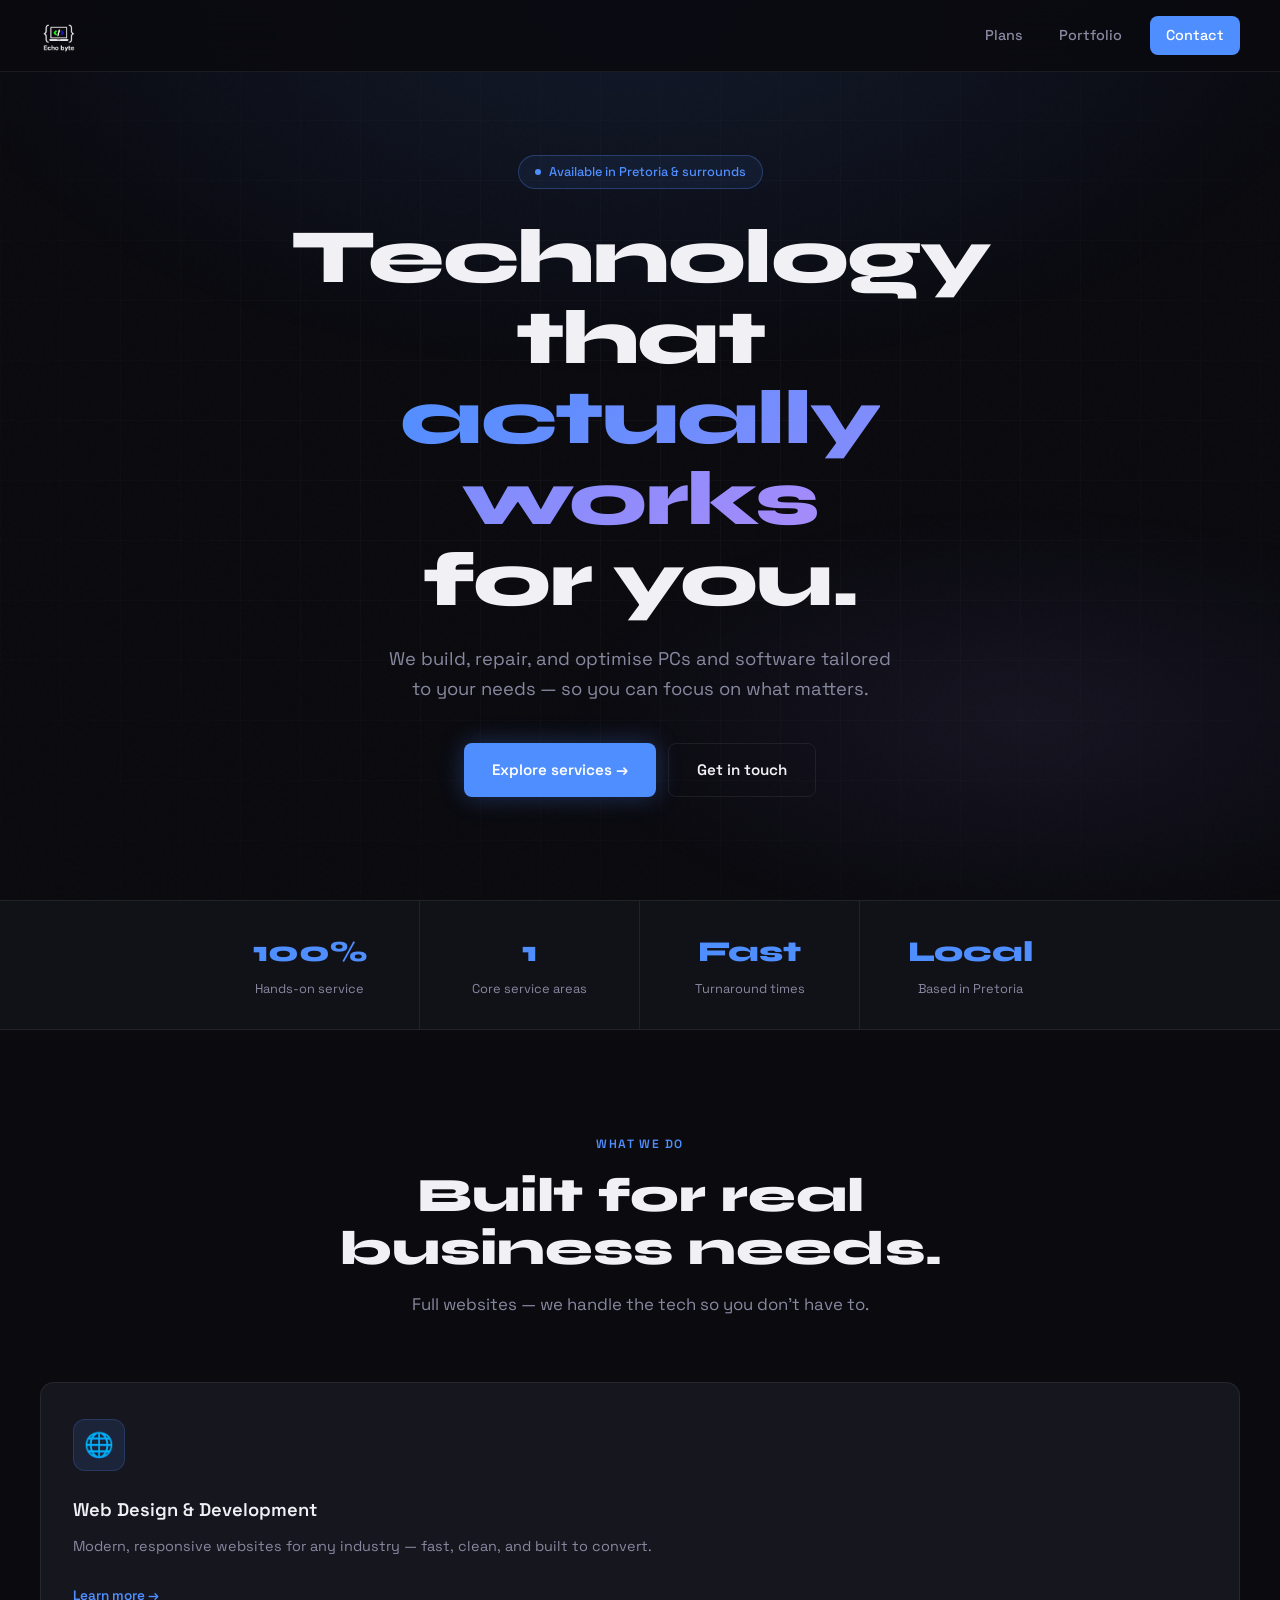
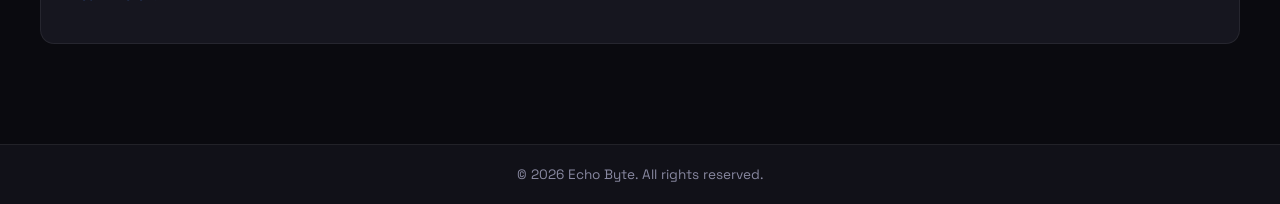
==== commit aa45dac0: "Update index.html" ====
--- a/index.html
+++ b/index.html
@@ -123,46 +123,41 @@
 <script>
 document.addEventListener("DOMContentLoaded", () => {
   const footer = document.querySelector(".footer-reveal");
+  if (!footer) return;
 
-  if (!footer) return;
+  // Meet die werklike hoogte van die footer inhoud
+  const preview = footer.querySelector(".footer-preview");
+  const large = footer.querySelector(".footer-large");
+  const previewH = preview ? preview.offsetHeight : 60;
+  const largeH = large ? large.scrollHeight : 400;
+  const totalH = previewH + largeH;
+
+  footer.style.setProperty("--footer-expanded-height", totalH + "px");
+  footer.style.height = previewH + "px";
 
   let startY = 0;
 
-  const nearBottom = () =>
-    window.innerHeight + window.scrollY >=
-    document.documentElement.scrollHeight - 10;
+  const nearBottom = () => {
+    const scrollable = document.documentElement.scrollHeight - window.innerHeight;
+    if (scrollable <= 0) return true;
+    return window.innerHeight + window.scrollY >= document.documentElement.scrollHeight - 10;
+  };
 
-  // DESKTOP (mouse wheel)
   window.addEventListener("wheel", (e) => {
     if (!nearBottom()) return;
-
-    if (e.deltaY > 0) {
-      footer.classList.add("expanded");
-    }
-
-    if (e.deltaY < 0) {
-      footer.classList.remove("expanded");
-    }
+    if (e.deltaY > 0) footer.classList.add("expanded");
+    if (e.deltaY < 0) footer.classList.remove("expanded");
   }, { passive: true });
 
-  // MOBILE (touch)
   window.addEventListener("touchstart", (e) => {
     startY = e.touches[0].clientY;
   }, { passive: true });
 
   window.addEventListener("touchmove", (e) => {
     if (!nearBottom()) return;
-
-    const y = e.touches[0].clientY;
-    const diff = startY - y;
-
-    if (diff > 25) {
-      footer.classList.add("expanded"); // swipe up
-    }
-
-    if (diff < -25) {
-      footer.classList.remove("expanded"); // swipe down
-    }
+    const diff = startY - e.touches[0].clientY;
+    if (diff > 25) footer.classList.add("expanded");
+    if (diff < -25) footer.classList.remove("expanded");
   }, { passive: true });
 });
 </script>
--- a/style.css
+++ b/style.css
@@ -1168,31 +1168,28 @@
 
 .footer-reveal {
   position: relative;
-  height: 60px;
   overflow: hidden;
   transition: height 0.45s ease;
   background: var(--bg-2);
   border-top: 1px solid var(--border);
   will-change: height;
-  -webkit-overflow-scrolling: touch;
+  height: 60px;
 }
 
 .footer-reveal.expanded {
- height: 500px;
+  height: var(--footer-expanded-height, 700px);
 }
 
 /* copyright bar */
 
 .footer-preview {
-  min-height: 56px;
+  height: 60px;
   display: flex;
   align-items: center;
   justify-content: center;
   border-bottom: 1px solid var(--border);
-  padding: 16px 20px;
-  padding-bottom: calc(16px + env(safe-area-inset-bottom));
-}
-
+  padding: 0 20px;
+}
 
 .footer-preview p {
   margin: 0;
@@ -1209,7 +1206,6 @@
 .footer-container {
   max-width: 1100px;
   margin: 0 auto;
-
   display: grid;
   grid-template-columns: 2fr 1fr 1fr;
   gap: 50px;
@@ -1260,8 +1256,16 @@
 /* mobile */
 
 @media (max-width: 768px) {
+  .footer-reveal {
+    height: calc(60px + env(safe-area-inset-bottom));
+  }
+
+  .footer-preview {
+    height: calc(60px + env(safe-area-inset-bottom));
+    padding: 0 20px env(safe-area-inset-bottom);
+  }
+
   .footer-container {
-    display: grid;
     grid-template-columns: 1fr;
     gap: 30px;
   }
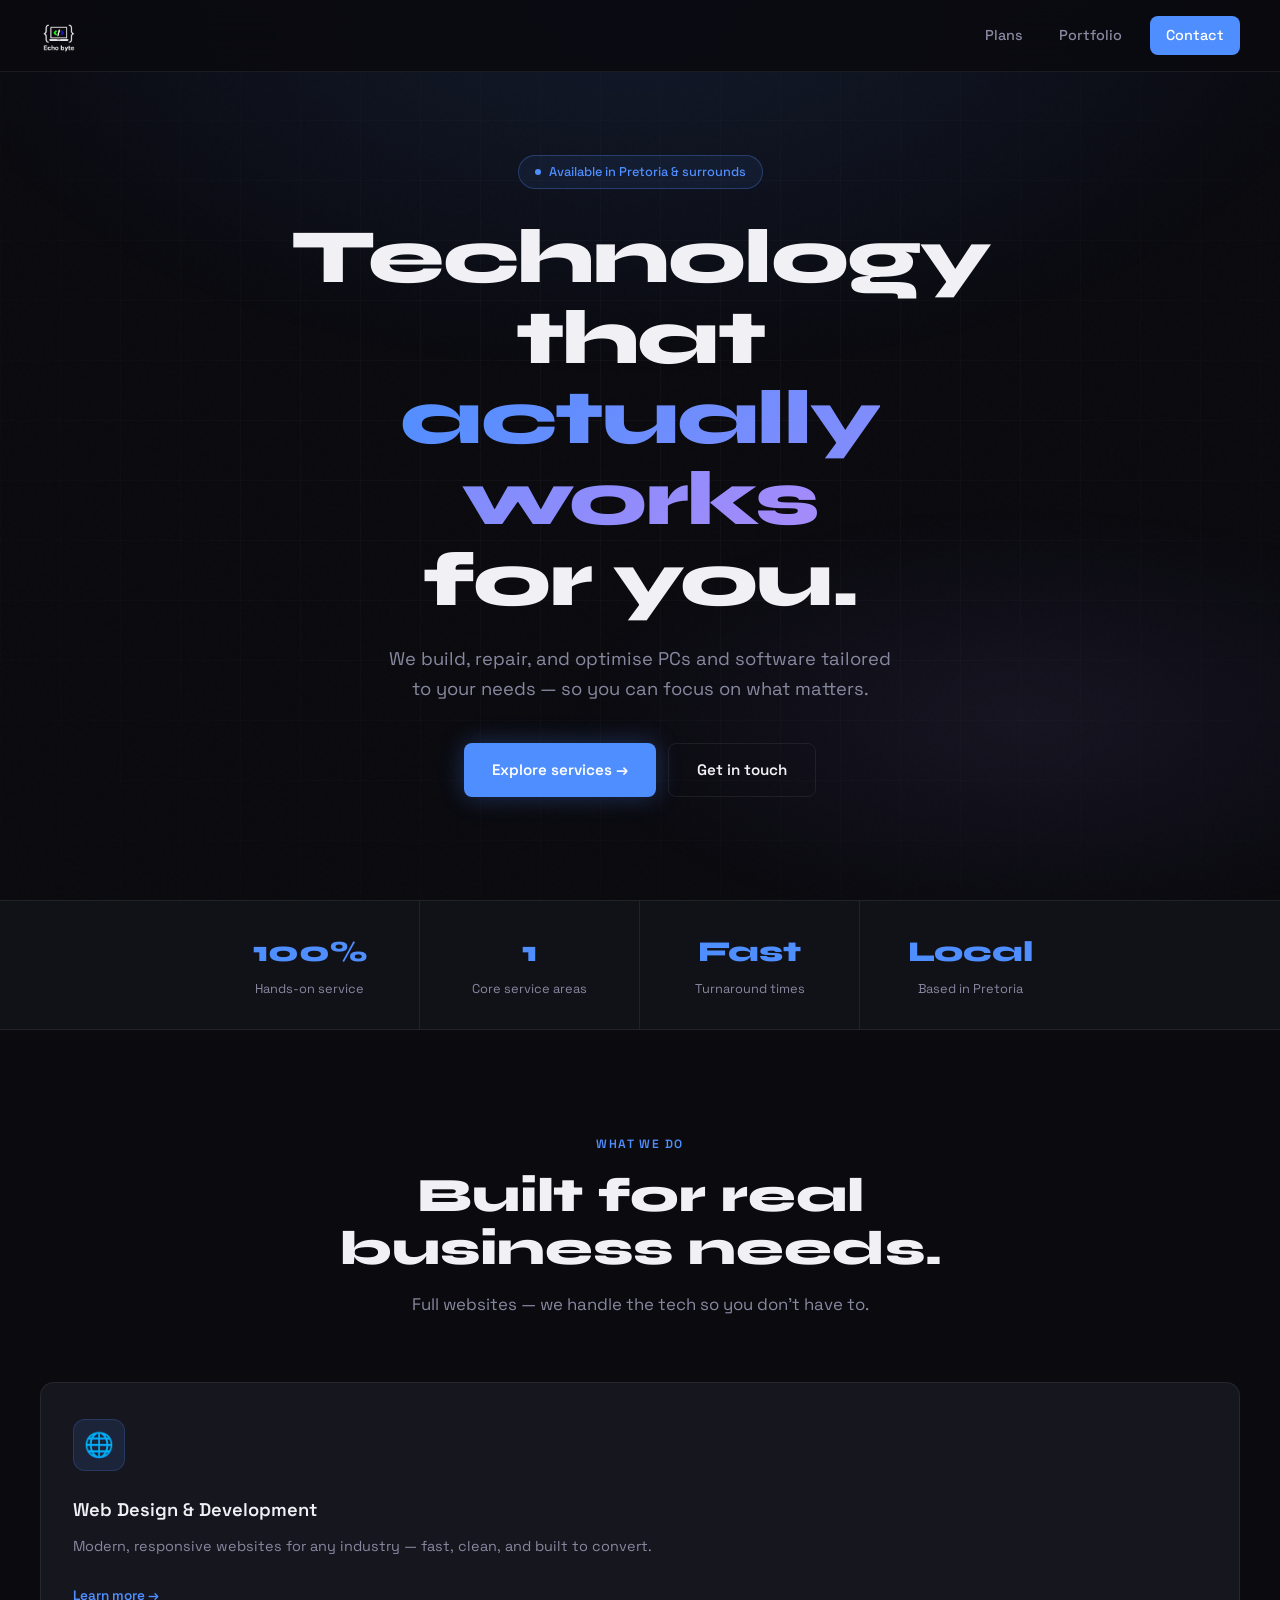
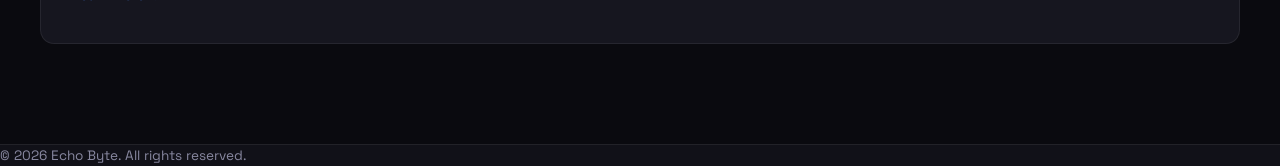
==== commit 2eb0124e: "Add files via upload" ====
--- a/index.html
+++ b/index.html
@@ -125,17 +125,19 @@
   const footer = document.querySelector(".footer-reveal");
   if (!footer) return;
 
-  // Meet die werklike hoogte van die footer inhoud
   const preview = footer.querySelector(".footer-preview");
   const large = footer.querySelector(".footer-large");
   const previewH = preview ? preview.offsetHeight : 60;
   const largeH = large ? large.scrollHeight : 400;
   const totalH = previewH + largeH;
 
-  footer.style.setProperty("--footer-expanded-height", totalH + "px");
   footer.style.height = previewH + "px";
 
+  let expanded = false;
   let startY = 0;
+
+  const open = () => { expanded = true;  footer.style.height = totalH + "px"; };
+  const close = () => { expanded = false; footer.style.height = previewH + "px"; };
 
   const nearBottom = () => {
     const scrollable = document.documentElement.scrollHeight - window.innerHeight;
@@ -145,8 +147,8 @@
 
   window.addEventListener("wheel", (e) => {
     if (!nearBottom()) return;
-    if (e.deltaY > 0) footer.classList.add("expanded");
-    if (e.deltaY < 0) footer.classList.remove("expanded");
+    if (e.deltaY > 0 && !expanded) open();
+    if (e.deltaY < 0 && expanded) close();
   }, { passive: true });
 
   window.addEventListener("touchstart", (e) => {
@@ -156,8 +158,8 @@
   window.addEventListener("touchmove", (e) => {
     if (!nearBottom()) return;
     const diff = startY - e.touches[0].clientY;
-    if (diff > 25) footer.classList.add("expanded");
-    if (diff < -25) footer.classList.remove("expanded");
+    if (diff > 25 && !expanded) open();
+    if (diff < -25 && expanded) close();
   }, { passive: true });
 });
 </script>
--- a/style.css
+++ b/style.css
@@ -29,9 +29,6 @@
   color: var(--text);
   overflow-x: hidden;
   line-height: 1.6;
-}
-.portfolio-page {
-  min-height: calc(100vh - var(--nav-h) - 200px);
 }
 
 img { max-width: 100%; display: block; }
@@ -1173,23 +1170,22 @@
   background: var(--bg-2);
   border-top: 1px solid var(--border);
   will-change: height;
-  height: 60px;
-}
-
-.footer-reveal.expanded {
-  height: var(--footer-expanded-height, 700px);
 }
 
 /* copyright bar */
 
 .footer-preview {
-  height: 60px;
+  .footer-preview {
+  min-height: 56px;
   display: flex;
   align-items: center;
   justify-content: center;
   border-bottom: 1px solid var(--border);
-  padding: 0 20px;
-}
+  padding: 16px 20px;
+  padding-bottom: calc(16px + env(safe-area-inset-bottom));
+}
+}
+
 
 .footer-preview p {
   margin: 0;
@@ -1206,6 +1202,7 @@
 .footer-container {
   max-width: 1100px;
   margin: 0 auto;
+
   display: grid;
   grid-template-columns: 2fr 1fr 1fr;
   gap: 50px;
@@ -1256,16 +1253,8 @@
 /* mobile */
 
 @media (max-width: 768px) {
-  .footer-reveal {
-    height: calc(60px + env(safe-area-inset-bottom));
-  }
-
-  .footer-preview {
-    height: calc(60px + env(safe-area-inset-bottom));
-    padding: 0 20px env(safe-area-inset-bottom);
-  }
-
   .footer-container {
+    display: grid;
     grid-template-columns: 1fr;
     gap: 30px;
   }
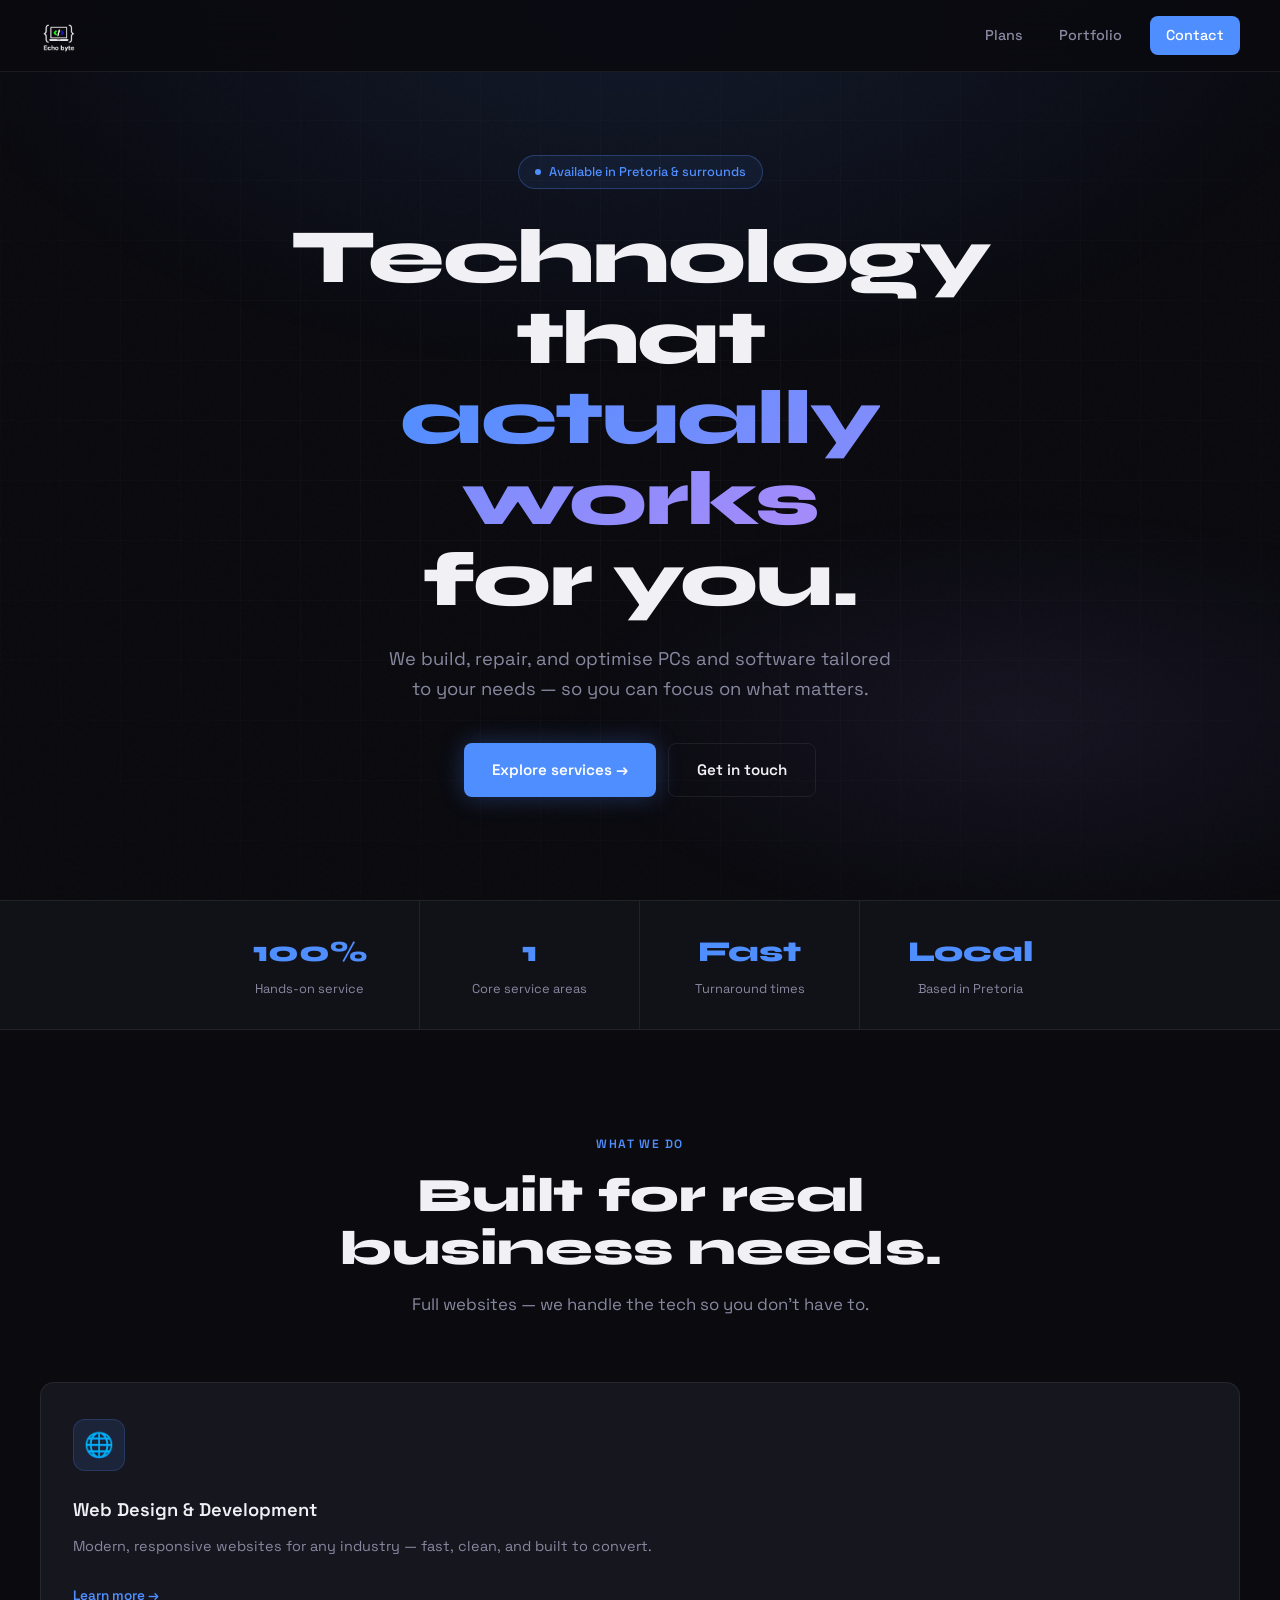
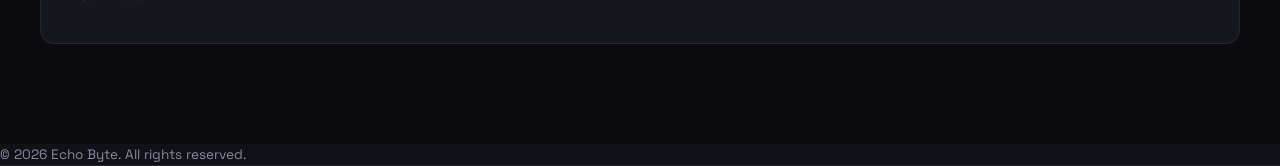
==== commit 6351c25a: "Add files via upload" ====
--- a/index.html
+++ b/index.html
@@ -127,7 +127,7 @@
 
   const preview = footer.querySelector(".footer-preview");
   const large = footer.querySelector(".footer-large");
-  const previewH = preview ? preview.offsetHeight : 60;
+  const previewH = preview ? preview.getBoundingClientRect().height : 60;
   const largeH = large ? large.scrollHeight : 400;
   const totalH = previewH + largeH;
 
@@ -136,7 +136,7 @@
   let expanded = false;
   let startY = 0;
 
-  const open = () => { expanded = true;  footer.style.height = totalH + "px"; };
+  const open = () => { expanded = true; footer.style.height = totalH + "px"; };
   const close = () => { expanded = false; footer.style.height = previewH + "px"; };
 
   const nearBottom = () => {
--- a/style.css
+++ b/style.css
@@ -1168,7 +1168,7 @@
   overflow: hidden;
   transition: height 0.45s ease;
   background: var(--bg-2);
-  border-top: 1px solid var(--border);
+  border-bottom: 1px solid var(--border);
   will-change: height;
 }
 
@@ -1176,7 +1176,7 @@
 
 .footer-preview {
   .footer-preview {
-  min-height: 56px;
+  max-height: 56px;
   display: flex;
   align-items: center;
   justify-content: center;
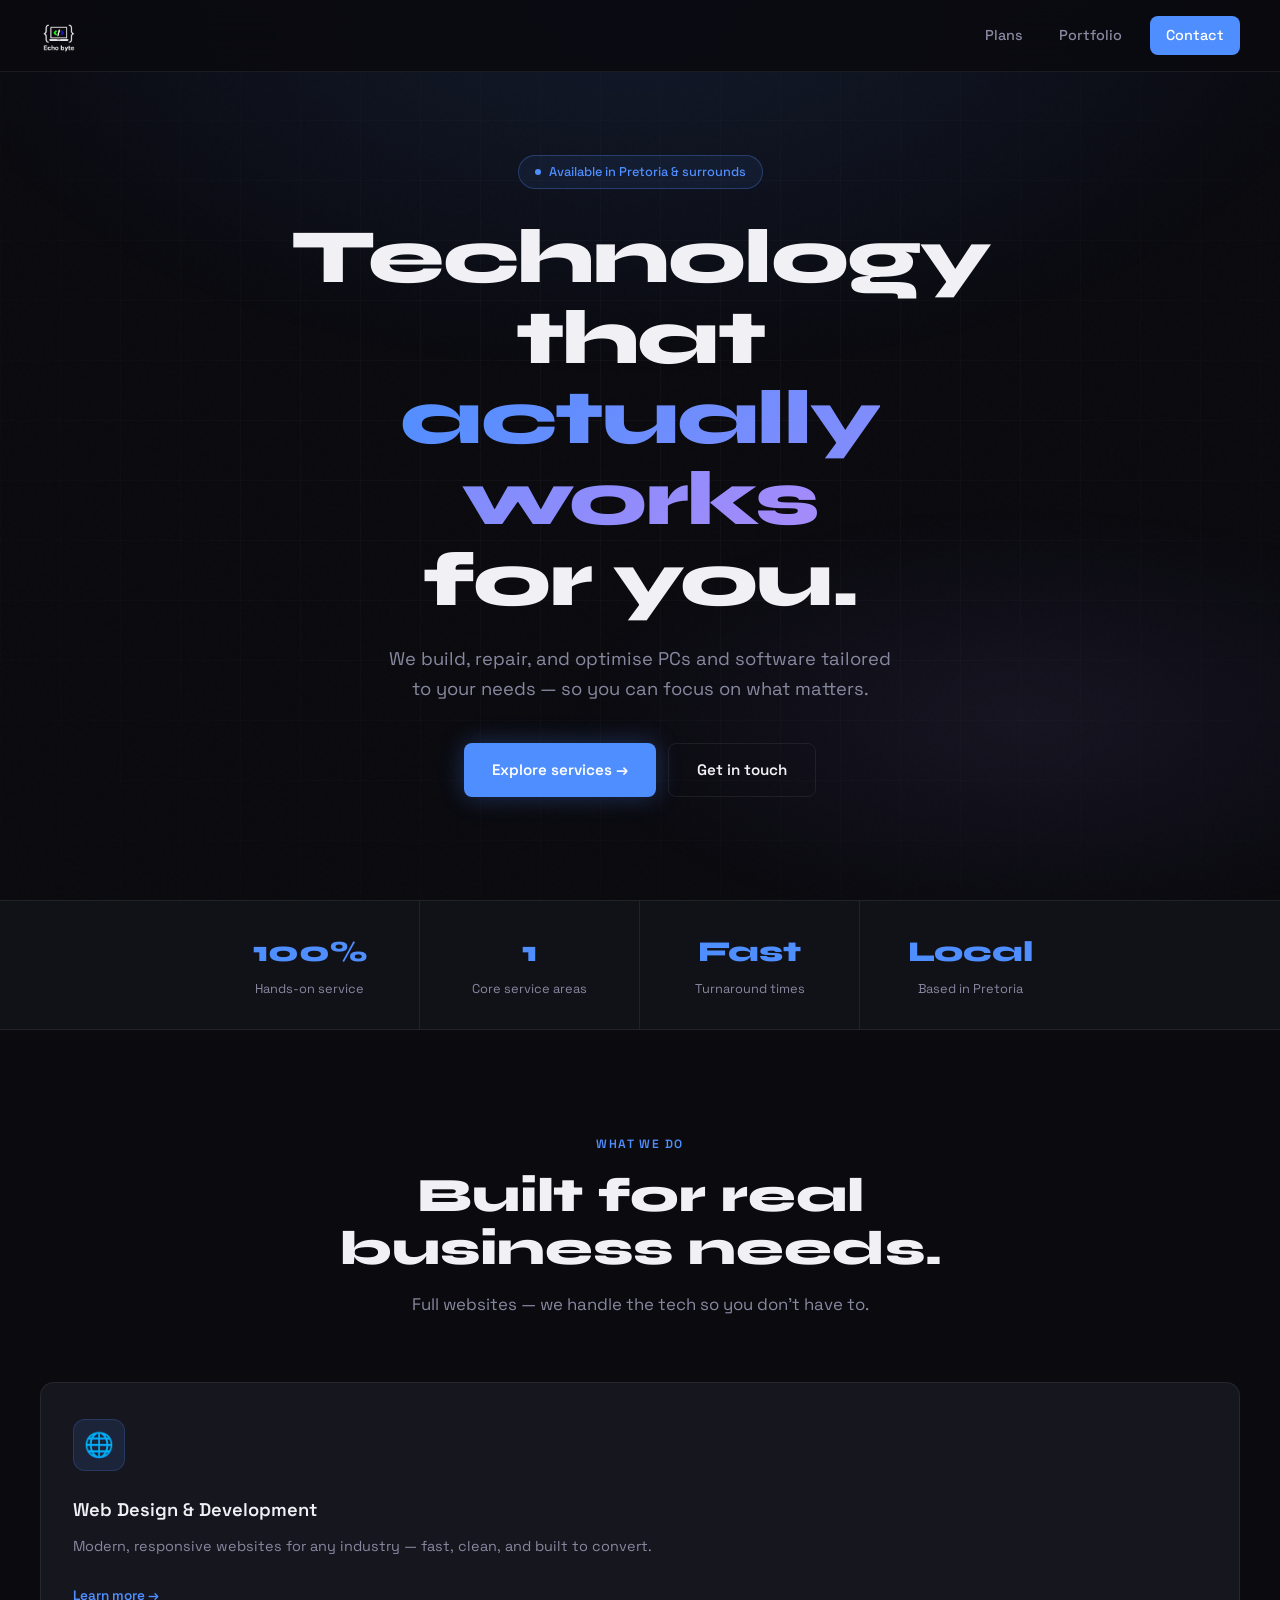
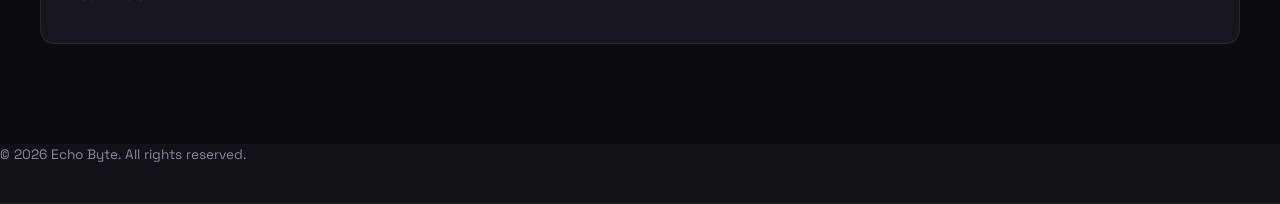
==== commit 08729dc6: "Add files via upload" ====
--- a/index.html
+++ b/index.html
@@ -127,7 +127,7 @@
 
   const preview = footer.querySelector(".footer-preview");
   const large = footer.querySelector(".footer-large");
-  const previewH = preview ? preview.getBoundingClientRect().height : 60;
+  const previewH = Math.max(preview ? preview.getBoundingClientRect().height : 60, 60);
   const largeH = large ? large.scrollHeight : 400;
   const totalH = previewH + largeH;
 
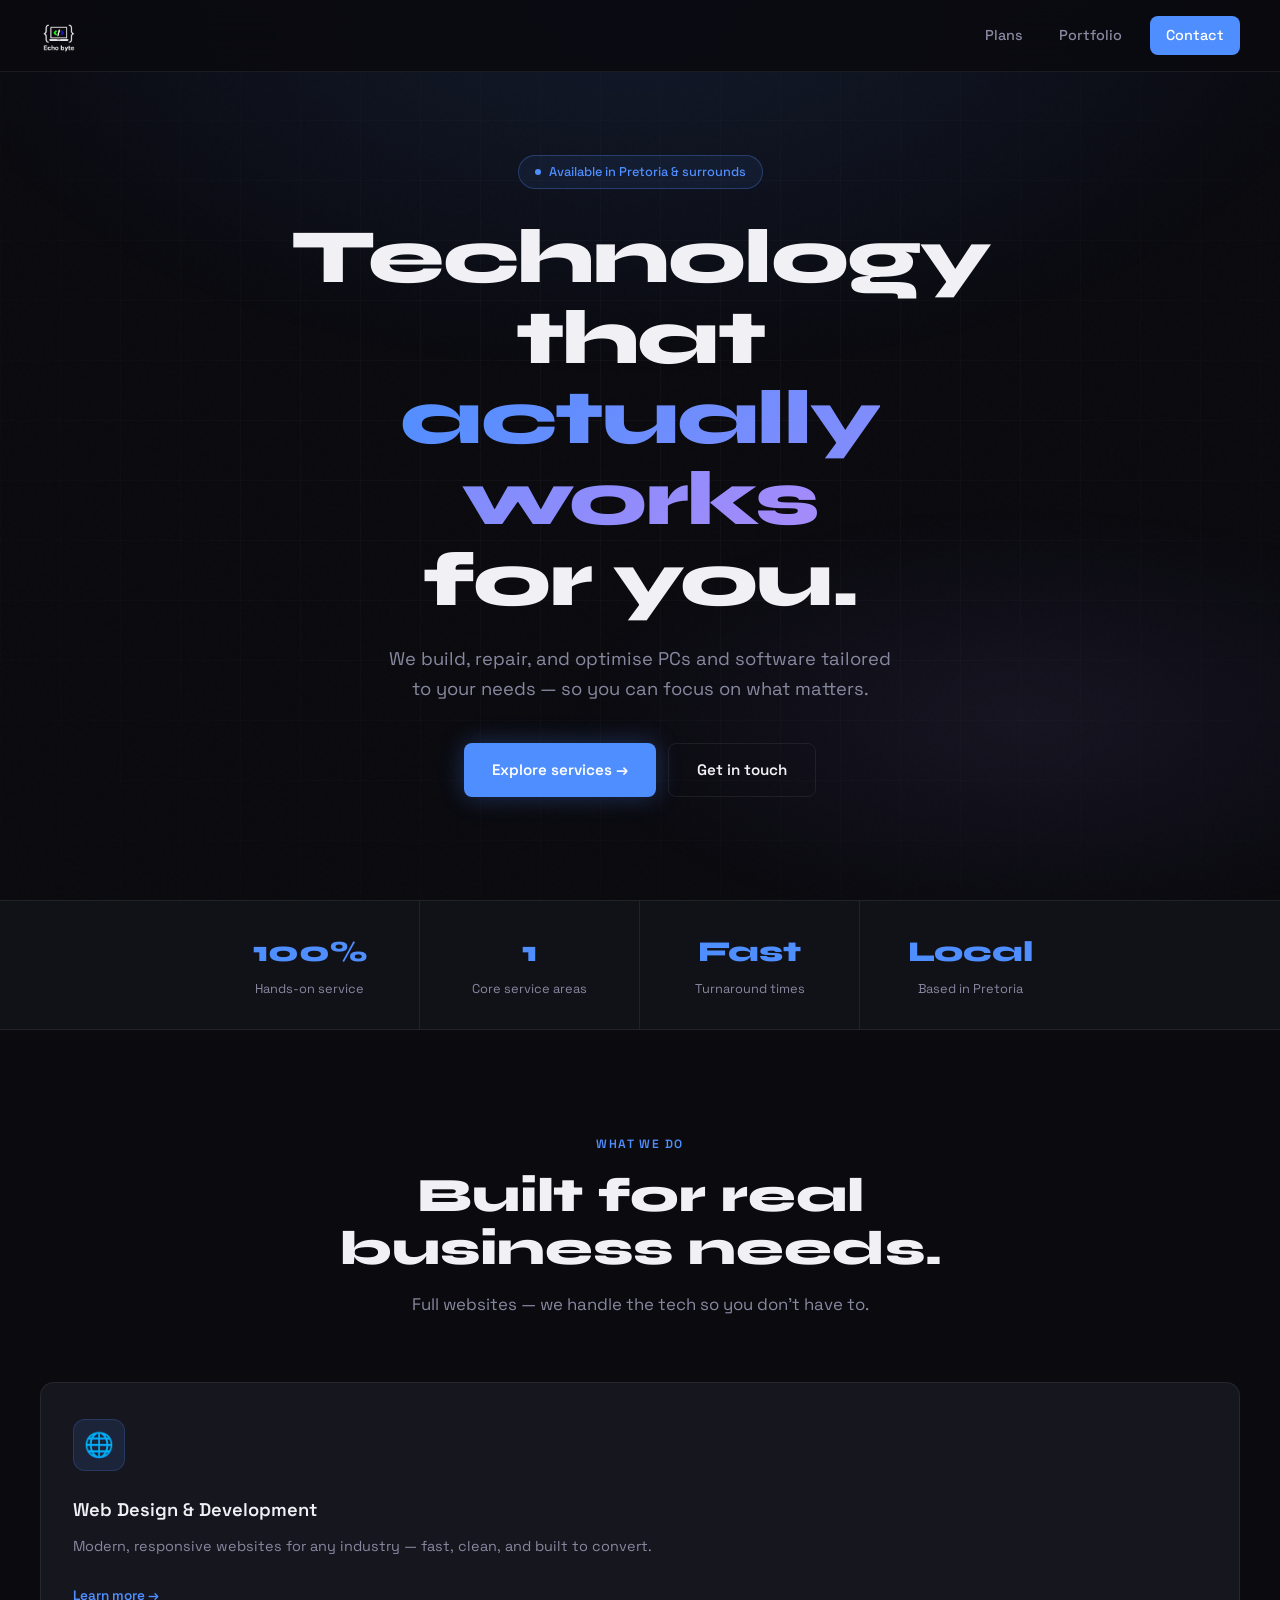
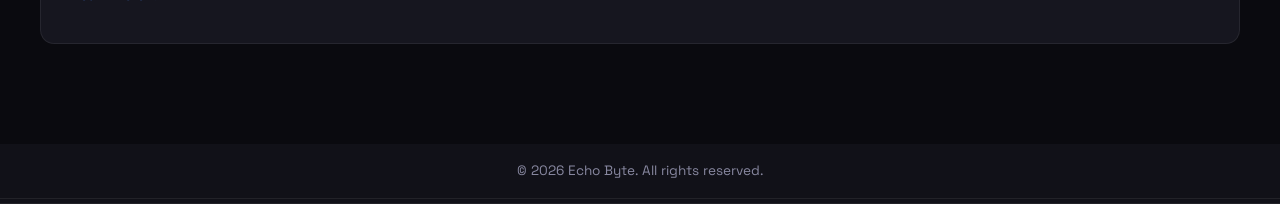
==== commit de2e67e5: "Add files via upload" ====
--- a/index.html
+++ b/index.html
@@ -127,7 +127,8 @@
 
   const preview = footer.querySelector(".footer-preview");
   const large = footer.querySelector(".footer-large");
-  const previewH = Math.max(preview ? preview.getBoundingClientRect().height : 60, 60);
+  const safeArea = parseInt(getComputedStyle(document.documentElement).getPropertyValue('--sat') || '0');
+const previewH = Math.max(preview ? preview.getBoundingClientRect().height : 60, 60) + safeArea;
   const largeH = large ? large.scrollHeight : 400;
   const totalH = previewH + largeH;
 
--- a/style.css
+++ b/style.css
@@ -19,6 +19,7 @@
   --nav-h:     72px;
   --radius:    14px;
   --radius-sm: 8px;
+  --sat: env(safe-area-inset-bottom);
 }
 
 html { scroll-behavior: smooth; }
@@ -1175,7 +1176,6 @@
 /* copyright bar */
 
 .footer-preview {
-  .footer-preview {
   max-height: 56px;
   display: flex;
   align-items: center;
@@ -1183,7 +1183,6 @@
   border-bottom: 1px solid var(--border);
   padding: 16px 20px;
   padding-bottom: calc(16px + env(safe-area-inset-bottom));
-}
 }
 
 
